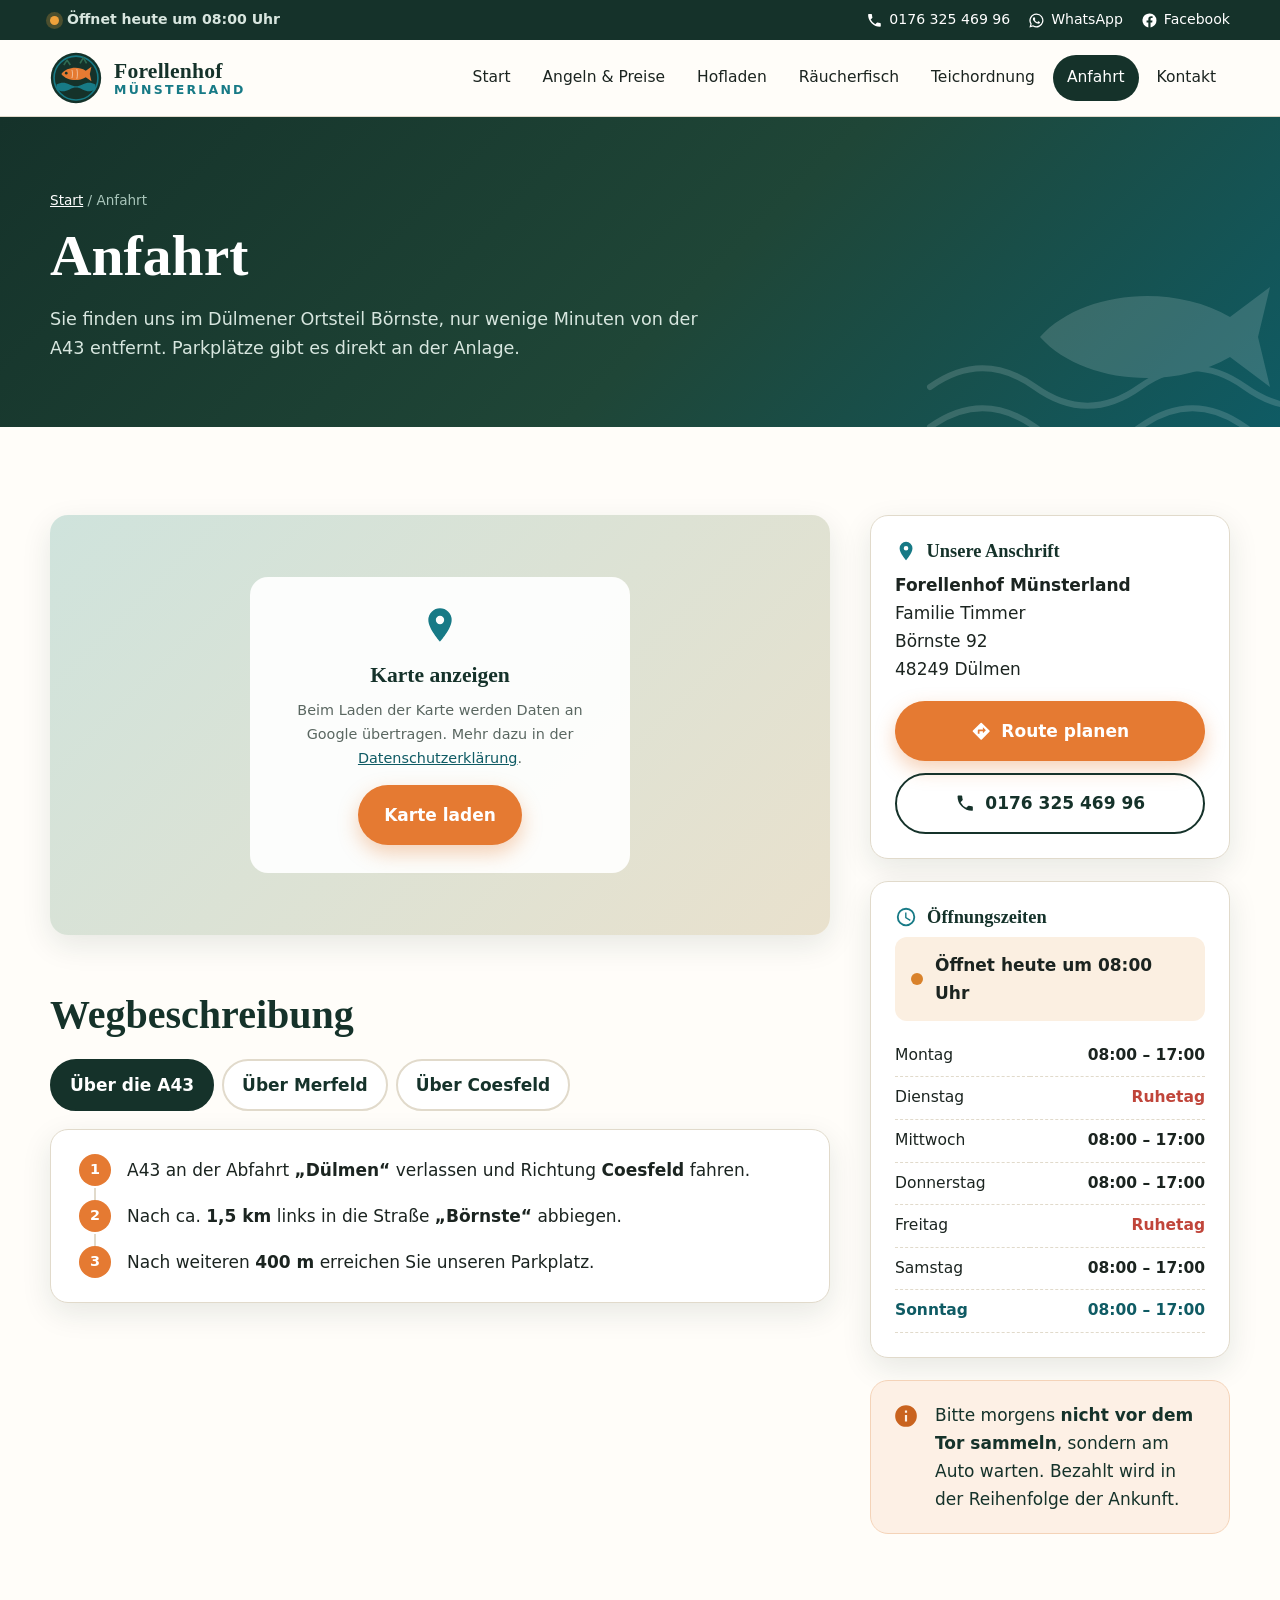
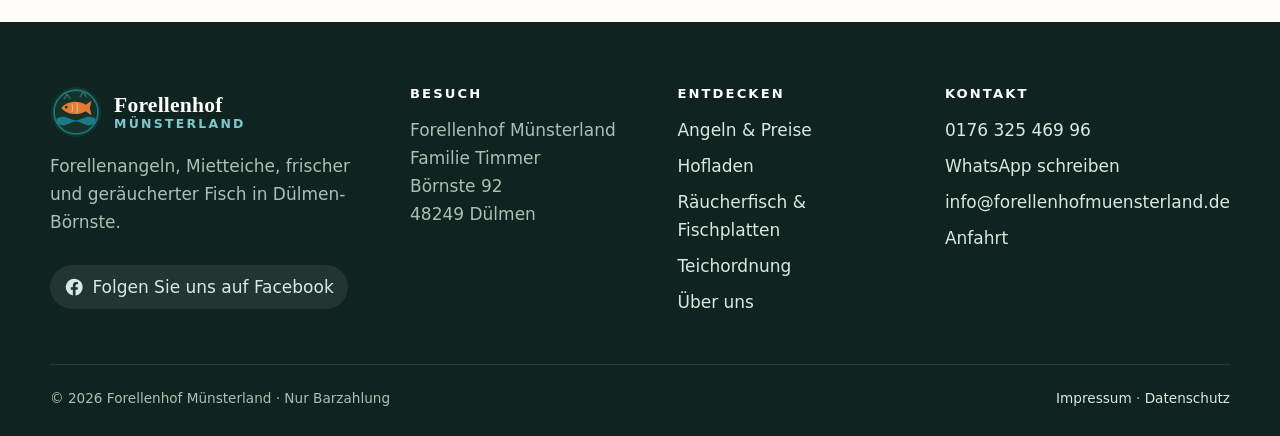
==== forellenhof-website/anfahrt.html @ 50071ef2 "Neue Website Forellenhof Münster Statische, responsive Website mit allen Inhalten der alten Joomla-S" ====
<!doctype html>
<html lang="de">
<head>
  <meta charset="utf-8">
  <meta name="viewport" content="width=device-width, initial-scale=1">
  <title>Anfahrt – Börnste 92, Dülmen | Forellenhof Münsterland</title>
  <meta name="description" content="So finden Sie den Forellenhof Münsterland in Dülmen-Börnste: Wegbeschreibung über die A43, Merfeld oder Coesfeld, Parkplatz direkt an der Anlage.">
  <meta name="theme-color" content="#15322a">
  <link rel="icon" href="assets/favicon.svg" type="image/svg+xml">
  <link rel="stylesheet" href="assets/style.css">
</head>
<body>
<!-- HEADER:START -->
<a class="skip" href="#inhalt">Zum Inhalt springen</a>

<div class="topbar"><div class="wrap">
  <span class="status-pill" data-status><span class="txt">Öffnungszeiten</span></span>
  <div class="tb-links">
    <a href="tel:+4917632546996"><svg class="icon" aria-hidden="true"><use href="assets/icons.svg#phone"/></svg>0176 325 469 96</a>
    <a href="https://wa.me/4917632546996" target="_blank" rel="noopener"><svg class="icon" aria-hidden="true"><use href="assets/icons.svg#whatsapp"/></svg>WhatsApp</a>
    <a href="https://de-de.facebook.com/forellenhofmuensterland/" target="_blank" rel="noopener"><svg class="icon" aria-hidden="true"><use href="assets/icons.svg#facebook"/></svg>Facebook</a>
  </div>
</div></div>

<header class="header"><div class="wrap">
  <a class="brand" href="index.html" aria-label="Forellenhof Münsterland – Startseite">
    <svg aria-hidden="true"><use href="assets/icons.svg#logo"/></svg>
    <span class="brand-text"><strong>Forellenhof</strong><span>Münsterland</span></span>
  </a>
  <button class="nav-toggle" aria-expanded="false" aria-controls="nav" aria-label="Menü öffnen"><svg class="icon" aria-hidden="true"><use href="assets/icons.svg#menu"/></svg></button>
  <nav class="nav" id="nav" aria-label="Hauptmenü"><ul>
    <li><a href="index.html">Start</a></li>
    <li><a href="preise.html">Angeln &amp; Preise</a></li>
    <li><a href="hofladen.html">Hofladen</a></li>
    <li><a href="raeucherfisch.html">Räucherfisch</a></li>
    <li><a href="teichordnung.html">Teichordnung</a></li>
    <li><a href="anfahrt.html">Anfahrt</a></li>
    <li><a href="kontakt.html">Kontakt</a></li>
  </ul></nav>
</div></header>
<!-- HEADER:END -->

<main id="inhalt">
  <section class="page-hero">
    <div class="wrap">
      <div class="breadcrumb"><a href="index.html">Start</a> / Anfahrt</div>
      <h1>Anfahrt</h1>
      <p>Sie finden uns im Dülmener Ortsteil Börnste, nur wenige Minuten von der A43 entfernt. Parkplätze gibt es direkt an der Anlage.</p>
    </div>
  </section>

  <section class="section">
    <div class="wrap layout-side">
      <div>
        <div class="map reveal" data-map="https://maps.google.com/maps?q=B%C3%B6rnste%2092%2C%2048249%20D%C3%BClmen&amp;z=14&amp;output=embed">
          <div class="map-consent">
            <svg class="icon" style="width:40px;height:40px;color:var(--teal);margin:0 auto 10px" aria-hidden="true"><use href="assets/icons.svg#pin"/></svg>
            <h3>Karte anzeigen</h3>
            <p>Beim Laden der Karte werden Daten an Google übertragen. Mehr dazu in der <a href="datenschutz.html">Datenschutzerklärung</a>.</p>
            <button class="btn btn-primary" type="button">Karte laden</button>
          </div>
        </div>

        <h2 style="margin-top:56px" class="reveal">Wegbeschreibung</h2>
        <div class="tabs" role="tablist" aria-label="Anfahrtswege">
          <button role="tab" aria-selected="true" aria-controls="weg-a43" id="tab-a43">Über die A43</button>
          <button role="tab" aria-selected="false" aria-controls="weg-merfeld" id="tab-merfeld">Über Merfeld</button>
          <button role="tab" aria-selected="false" aria-controls="weg-coesfeld" id="tab-coesfeld">Über Coesfeld</button>
        </div>
        <div class="tab-panel" role="tabpanel" id="weg-a43" aria-labelledby="tab-a43">
          <ol class="steps">
            <li>A43 an der Abfahrt <strong>„Dülmen“</strong> verlassen und Richtung <strong>Coesfeld</strong> fahren.</li>
            <li>Nach ca. <strong>1,5 km</strong> links in die Straße <strong>„Börnste“</strong> abbiegen.</li>
            <li>Nach weiteren <strong>400 m</strong> erreichen Sie unseren Parkplatz.</li>
          </ol>
        </div>
        <div class="tab-panel" role="tabpanel" id="weg-merfeld" aria-labelledby="tab-merfeld" hidden>
          <ol class="steps">
            <li>Merfeld über die <strong>„Rekener Straße“</strong> verlassen.</li>
            <li>Nach ca. <strong>1,3 km</strong> links abbiegen und <strong>700 m</strong> geradeaus über einen unbeschrankten Bahnübergang fahren.</li>
            <li>Danach links (ca. 170 m) und anschließend rechts halten (ca. 400 m).</li>
            <li>Noch einmal rechts abbiegen und ca. <strong>600 m</strong> geradeaus bis zu unserem Parkplatz.</li>
          </ol>
        </div>
        <div class="tab-panel" role="tabpanel" id="weg-coesfeld" aria-labelledby="tab-coesfeld" hidden>
          <ol class="steps">
            <li>Von Coesfeld auf der <strong>K474</strong> Richtung Dülmen fahren.</li>
            <li>Ca. 3 km vor Dülmen die <strong>Ampelkreuzung</strong> (links K44 Richtung Rorup, rechts L600 aus Merfeld) überqueren.</li>
            <li>Nach ca. <strong>1,3 km</strong> rechts in die Straße <strong>„Börnste“</strong> abbiegen. Das ist die zweite Möglichkeit, links steht ein rot gemauerter Trafoturm.</li>
            <li>Nach weiteren <strong>400 m</strong> erreichen Sie unseren Parkplatz.</li>
          </ol>
        </div>
      </div>

      <aside class="side">
        <div class="box">
          <h3><svg class="icon" aria-hidden="true"><use href="assets/icons.svg#pin"/></svg>Unsere Anschrift</h3>
          <address style="font-style:normal;margin-bottom:18px">
            <strong>Forellenhof Münsterland</strong><br>Familie Timmer<br>Börnste 92<br>48249 Dülmen
          </address>
          <div class="btn-row">
            <a class="btn btn-primary" style="width:100%" href="https://www.google.com/maps/dir/?api=1&amp;destination=B%C3%B6rnste+92%2C+48249+D%C3%BClmen" target="_blank" rel="noopener"><svg class="icon" aria-hidden="true"><use href="assets/icons.svg#route"/></svg>Route planen</a>
            <a class="btn btn-outline" style="width:100%" href="tel:+4917632546996"><svg class="icon" aria-hidden="true"><use href="assets/icons.svg#phone"/></svg>0176 325 469 96</a>
          </div>
        </div>
        <div class="box">
          <h3><svg class="icon" aria-hidden="true"><use href="assets/icons.svg#clock"/></svg>Öffnungszeiten</h3>
          <div class="status-big" data-status><span class="dot"></span><span class="txt">Öffnungszeiten</span></div>
          <table class="hours" data-hours></table>
        </div>
        <div class="notice warm">
          <svg class="icon" aria-hidden="true"><use href="assets/icons.svg#info"/></svg>
          <p>Bitte morgens <strong>nicht vor dem Tor sammeln</strong>, sondern am Auto warten. Bezahlt wird in der Reihenfolge der Ankunft.</p>
        </div>
      </aside>
    </div>
  </section>
</main>

<!-- FOOTER:START -->
<footer class="footer"><div class="wrap">
  <div class="grid">
    <div>
      <a class="brand" href="index.html"><svg aria-hidden="true"><use href="assets/icons.svg#logo"/></svg><span class="brand-text"><strong>Forellenhof</strong><span>Münsterland</span></span></a>
      <p>Forellenangeln, Mietteiche, frischer und geräucherter Fisch in Dülmen-Börnste.</p>
      <a class="social" href="https://de-de.facebook.com/forellenhofmuensterland/" target="_blank" rel="noopener"><svg class="icon" aria-hidden="true"><use href="assets/icons.svg#facebook"/></svg>Folgen Sie uns auf Facebook</a>
    </div>
    <div><h4>Besuch</h4><address>Forellenhof Münsterland<br>Familie Timmer<br>Börnste 92<br>48249 Dülmen</address></div>
    <div><h4>Entdecken</h4><ul>
      <li><a href="preise.html">Angeln &amp; Preise</a></li>
      <li><a href="hofladen.html">Hofladen</a></li>
      <li><a href="raeucherfisch.html">Räucherfisch &amp; Fischplatten</a></li>
      <li><a href="teichordnung.html">Teichordnung</a></li>
      <li><a href="ueber-uns.html">Über uns</a></li>
    </ul></div>
    <div><h4>Kontakt</h4><ul>
      <li><a href="tel:+4917632546996">0176 325 469 96</a></li>
      <li><a href="https://wa.me/4917632546996" target="_blank" rel="noopener">WhatsApp schreiben</a></li>
      <li><a href="mailto:info@forellenhofmuensterland.de">info@forellenhofmuensterland.de</a></li>
      <li><a href="anfahrt.html">Anfahrt</a></li>
    </ul></div>
  </div>
  <div class="footer-bottom"><span>© <span data-year>2026</span> Forellenhof Münsterland · Nur Barzahlung</span><span><a href="impressum.html">Impressum</a> · <a href="datenschutz.html">Datenschutz</a></span></div>
</div></footer>

<nav class="actionbar" aria-label="Schnellkontakt">
  <a href="tel:+4917632546996"><svg class="icon" aria-hidden="true"><use href="assets/icons.svg#phone"/></svg>Anrufen</a>
  <a class="wa" href="https://wa.me/4917632546996" target="_blank" rel="noopener"><svg class="icon" aria-hidden="true"><use href="assets/icons.svg#whatsapp"/></svg>WhatsApp</a>
  <a class="route" href="https://www.google.com/maps/dir/?api=1&amp;destination=B%C3%B6rnste+92%2C+48249+D%C3%BClmen" target="_blank" rel="noopener"><svg class="icon" aria-hidden="true"><use href="assets/icons.svg#route"/></svg>Route</a>
</nav>

<script src="assets/daten.js"></script>
<script src="assets/main.js"></script>
<!-- FOOTER:END -->
</body>
</html>
---- forellenhof-website/assets/style.css ----
/* ==========================================================================
   Forellenhof Münsterland – Stylesheet
   ========================================================================== */

:root {
  --forest: #15322a;
  --forest-2: #1f4637;
  --teal: #177a86;
  --teal-dark: #0f5b64;
  --teal-light: #e2f1f2;
  --sand: #f6f1e7;
  --sand-2: #ece4d3;
  --paper: #fffdf9;
  --ink: #1b2420;
  --muted: #5a6761;
  --line: #e1dacb;
  --accent: #e57a32;
  --accent-dark: #c9631f;
  --whatsapp: #1fae55;
  --ok: #2f9e5b;
  --warn: #d9822b;
  --closed: #c0453a;

  --radius: 18px;
  --radius-sm: 10px;
  --shadow: 0 10px 30px rgba(21, 50, 42, .10);
  --shadow-lg: 0 24px 60px rgba(21, 50, 42, .18);
  --wrap: 1180px;

  --font-body: system-ui, -apple-system, "Segoe UI", Roboto, "Helvetica Neue", Arial, sans-serif;
  --font-head: "Iowan Old Style", "Palatino Linotype", Palatino, Georgia, "Times New Roman", serif;
}

*, *::before, *::after { box-sizing: border-box; }
html { scroll-behavior: smooth; -webkit-text-size-adjust: 100%; }
body {
  margin: 0;
  font-family: var(--font-body);
  font-size: 17px;
  line-height: 1.65;
  color: var(--ink);
  background: var(--paper);
}
img { max-width: 100%; display: block; }
a { color: var(--teal-dark); }
a:hover { color: var(--teal); }
h1, h2, h3, h4 { font-family: var(--font-head); line-height: 1.2; color: var(--forest); margin: 0 0 .5em; }
h1 { font-size: clamp(2.1rem, 5vw, 3.6rem); }
h2 { font-size: clamp(1.7rem, 3.4vw, 2.5rem); }
h3 { font-size: 1.35rem; }
p { margin: 0 0 1em; }
.wrap { width: min(var(--wrap), 100% - 32px); margin-inline: auto; }
.sr-only { position: absolute; width: 1px; height: 1px; overflow: hidden; clip: rect(0 0 0 0); white-space: nowrap; }
.skip { position: absolute; left: -999px; top: 8px; background: var(--forest); color: #fff; padding: 8px 14px; border-radius: 8px; z-index: 100; }
.skip:focus { left: 8px; }
:focus-visible { outline: 3px solid var(--accent); outline-offset: 2px; }

.icon { width: 1.2em; height: 1.2em; fill: currentColor; flex: none; }

/* ---------- Topbar ---------- */
.topbar { background: var(--forest); color: #d8e6df; font-size: .88rem; }
.topbar .wrap { display: flex; gap: 20px; align-items: center; justify-content: space-between; min-height: 40px; flex-wrap: wrap; }
.topbar a { color: #fff; text-decoration: none; display: inline-flex; gap: 6px; align-items: center; }
.topbar a:hover { color: #ffd2b0; }
.topbar .tb-links { display: flex; gap: 18px; }
.status-pill {
  display: inline-flex; align-items: center; gap: 8px;
  font-weight: 600;
}
.status-pill::before {
  content: ""; width: 9px; height: 9px; border-radius: 50%;
  background: var(--status-color, #999);
  box-shadow: 0 0 0 4px color-mix(in srgb, var(--status-color, #999) 25%, transparent);
}
.status-pill[data-state="open"] { --status-color: #46c27a; }
.status-pill[data-state="soon"] { --status-color: #f0a23b; }
.status-pill[data-state="closed"] { --status-color: #e5675c; }

/* ---------- Header ---------- */
.header {
  position: sticky; top: 0; z-index: 50;
  background: rgba(255, 253, 249, .92);
  backdrop-filter: saturate(1.4) blur(10px);
  border-bottom: 1px solid var(--line);
}
.header .wrap { display: flex; align-items: center; justify-content: space-between; min-height: 76px; gap: 20px; }
.brand { display: flex; align-items: center; gap: 12px; text-decoration: none; color: var(--forest); }
.brand svg { width: 52px; height: 52px; }
.brand-text { display: flex; flex-direction: column; line-height: 1.05; }
.brand-text strong { font-family: var(--font-head); font-size: 1.35rem; letter-spacing: .01em; }
.brand-text span { font-size: .78rem; text-transform: uppercase; letter-spacing: .18em; color: var(--teal); font-weight: 600; }

.nav ul { list-style: none; margin: 0; padding: 0; display: flex; gap: 4px; }
.nav a {
  display: block; padding: 10px 14px; border-radius: 999px;
  text-decoration: none; color: var(--ink); font-weight: 500; font-size: .97rem;
}
.nav a:hover { background: var(--teal-light); color: var(--teal-dark); }
.nav a[aria-current="page"] { background: var(--forest); color: #fff; }
.nav-toggle {
  display: none; background: none; border: 0; padding: 10px; cursor: pointer; color: var(--forest);
}
.nav-toggle .icon { width: 28px; height: 28px; }

@media (max-width: 1100px) {
  .nav-toggle { display: inline-flex; }
  .nav {
    position: fixed; inset: 76px 0 auto 0; background: var(--paper);
    border-bottom: 1px solid var(--line); box-shadow: var(--shadow-lg);
    max-height: 0; overflow: hidden; transition: max-height .3s ease;
  }
  .nav.open { max-height: 80vh; overflow-y: auto; }
  .nav ul { flex-direction: column; padding: 12px 16px 20px; gap: 2px; }
  .nav a { border-radius: 12px; padding: 14px 16px; font-size: 1.05rem; }
}

/* ---------- Buttons ---------- */
.btn {
  display: inline-flex; align-items: center; justify-content: center; gap: 10px;
  padding: 14px 24px; border-radius: 999px; border: 2px solid transparent;
  font: inherit; font-weight: 600; text-decoration: none; cursor: pointer;
  transition: transform .15s ease, background .15s ease, box-shadow .15s ease;
}
.btn:hover { transform: translateY(-2px); }
.btn-primary { background: var(--accent); color: #fff; box-shadow: 0 8px 20px rgba(229, 122, 50, .35); }
.btn-primary:hover { background: var(--accent-dark); color: #fff; }
.btn-whatsapp { background: var(--whatsapp); color: #fff; }
.btn-whatsapp:hover { background: #17924a; color: #fff; }
.btn-ghost { border-color: rgba(255,255,255,.7); color: #fff; }
.btn-ghost:hover { background: rgba(255,255,255,.15); color: #fff; }
.btn-outline { border-color: var(--forest); color: var(--forest); background: transparent; }
.btn-outline:hover { background: var(--forest); color: #fff; }
.btn-row { display: flex; flex-wrap: wrap; gap: 12px; }

/* ---------- Hero ---------- */
.hero {
  position: relative; color: #fff; overflow: hidden;
  min-height: min(82vh, 720px); display: flex; align-items: flex-end;
  background: var(--forest);
}
.hero-bg { position: absolute; inset: 0; }
.hero-bg img { width: 100%; height: 100%; object-fit: cover; }
.hero-bg::after {
  content: ""; position: absolute; inset: 0;
  background:
    linear-gradient(180deg, rgba(10, 28, 23, .15) 0%, rgba(10, 28, 23, .35) 45%, rgba(10, 28, 23, .88) 100%);
}
.hero .wrap { position: relative; padding: 120px 0 72px; }
.eyebrow {
  display: inline-block; font-size: .82rem; letter-spacing: .2em; text-transform: uppercase;
  font-weight: 700; color: #ffd2b0; margin-bottom: 14px;
}
.hero h1 { color: #fff; max-width: 15ch; text-shadow: 0 2px 30px rgba(0,0,0,.35); }
.hero p.lead { font-size: clamp(1.05rem, 2vw, 1.3rem); max-width: 52ch; color: #e8efe9; }
.hero .btn-row { margin-top: 28px; }

.page-hero {
  background: linear-gradient(135deg, var(--forest) 0%, var(--forest-2) 55%, var(--teal-dark) 100%);
  color: #fff; padding: 72px 0 64px; position: relative; overflow: hidden;
}
.page-hero::after {
  content: ""; position: absolute; right: -60px; bottom: -40px; width: 420px; height: 200px;
  background: url("wave.svg") no-repeat center / contain; opacity: .15;
}
.page-hero h1 { color: #fff; margin-bottom: .25em; }
.page-hero p { color: #d7e6df; max-width: 60ch; font-size: 1.1rem; margin: 0; }
.breadcrumb { font-size: .85rem; color: #a9c6bb; margin-bottom: 10px; }
.breadcrumb a { color: #fff; }

/* ---------- Quick info bar ---------- */
.quickbar { margin-top: -44px; position: relative; z-index: 2; }
.quickbar .grid {
  display: grid; grid-template-columns: repeat(3, 1fr); gap: 0;
  background: #fff; border-radius: var(--radius); box-shadow: var(--shadow-lg); overflow: hidden;
}
.quick { padding: 24px 26px; display: flex; gap: 16px; align-items: flex-start; border-right: 1px solid var(--line); }
.quick:last-child { border-right: 0; }
.quick .icon { width: 34px; height: 34px; color: var(--teal); margin-top: 2px; }
.quick h3 { font-family: var(--font-body); font-size: .8rem; text-transform: uppercase; letter-spacing: .14em; color: var(--muted); margin: 0 0 4px; }
.quick p { margin: 0; font-weight: 600; color: var(--forest); }
.quick small { display: block; color: var(--muted); font-weight: 400; }
@media (max-width: 820px) {
  .quickbar .grid { grid-template-columns: 1fr; }
  .quick { border-right: 0; border-bottom: 1px solid var(--line); }
}

/* ---------- Sections ---------- */
.section { padding: 88px 0; }
.section-sand { background: var(--sand); }
.section-forest { background: var(--forest); color: #dfeae4; }
.section-forest h2, .section-forest h3 { color: #fff; }
.section-head { max-width: 700px; margin-bottom: 44px; }
.section-head.center { text-align: center; margin-inline: auto; }
.section-head p { color: var(--muted); font-size: 1.1rem; }
.section-forest .section-head p { color: #b9cfc6; }
.kicker { display: block; font-size: .8rem; font-weight: 700; letter-spacing: .2em; text-transform: uppercase; color: var(--teal); margin-bottom: 10px; }
.section-forest .kicker { color: #ffb987; }

.grid-2 { display: grid; grid-template-columns: 1fr 1fr; gap: 48px; align-items: center; }
.grid-3 { display: grid; grid-template-columns: repeat(3, 1fr); gap: 24px; }
.grid-4 { display: grid; grid-template-columns: repeat(4, 1fr); gap: 20px; }
.layout-side { display: grid; grid-template-columns: minmax(0, 1fr) 360px; gap: 40px; align-items: start; }
@media (max-width: 980px) {
  .grid-3, .grid-4 { grid-template-columns: 1fr 1fr; }
  .layout-side { grid-template-columns: 1fr; }
}
@media (max-width: 760px) {
  .grid-2, .grid-3, .grid-4 { grid-template-columns: 1fr; gap: 24px; }
  .section { padding: 64px 0; }
}

/* ---------- Cards ---------- */
.card {
  background: #fff; border: 1px solid var(--line); border-radius: var(--radius);
  padding: 28px; box-shadow: var(--shadow);
}
.card h3 { margin-bottom: .4em; }
.feature { text-decoration: none; color: inherit; display: flex; flex-direction: column; overflow: hidden; padding: 0; transition: transform .2s ease, box-shadow .2s ease; }
.feature:hover { transform: translateY(-6px); box-shadow: var(--shadow-lg); color: inherit; }
.feature-img { aspect-ratio: 4 / 3; overflow: hidden; background: var(--sand-2); }
.feature-img img { width: 100%; height: 100%; object-fit: cover; transition: transform .5s ease; }
.feature:hover .feature-img img { transform: scale(1.06); }
.feature-body { padding: 22px 24px 26px; display: flex; flex-direction: column; flex: 1; }
.feature-body p { color: var(--muted); flex: 1; }
.more { font-weight: 700; color: var(--teal-dark); display: inline-flex; align-items: center; gap: 6px; }
.more::after { content: "→"; transition: transform .2s; }
.feature:hover .more::after { transform: translateX(4px); }

.photo { border-radius: var(--radius); overflow: hidden; box-shadow: var(--shadow-lg); }
.photo img { width: 100%; height: 100%; object-fit: cover; }

/* ---------- News ---------- */
.news-list { display: grid; gap: 18px; }
.news {
  background: #fff; border-radius: var(--radius); padding: 24px 26px;
  border: 1px solid var(--line); border-left: 6px solid var(--teal);
}
.news.wichtig { border-left-color: var(--accent); }
.news time { font-size: .82rem; font-weight: 700; color: var(--teal); text-transform: uppercase; letter-spacing: .1em; }
.news.wichtig time { color: var(--accent-dark); }
.news h3 { margin: 6px 0 8px; font-size: 1.25rem; }
.news p:last-child, .news ul:last-child { margin-bottom: 0; }
.news ul { padding-left: 1.2em; margin: 0 0 1em; }

/* ---------- Side boxes ---------- */
.side { display: grid; gap: 22px; position: sticky; top: 100px; }
.box { background: #fff; border: 1px solid var(--line); border-radius: var(--radius); padding: 24px; box-shadow: var(--shadow); }
.box h3 { font-size: 1.15rem; display: flex; align-items: center; gap: 10px; }
.box h3 .icon { color: var(--teal); }
.hours { width: 100%; border-collapse: collapse; font-size: .97rem; }
.hours td { padding: 8px 0; border-bottom: 1px dashed var(--line); }
.hours td:last-child { text-align: right; font-weight: 600; }
.hours tr.today td { color: var(--teal-dark); font-weight: 700; }
.hours tr.closed td:last-child { color: var(--closed); }
.status-big {
  display: flex; align-items: center; gap: 12px; padding: 14px 16px; border-radius: 12px;
  background: var(--sand); margin-bottom: 14px; font-weight: 600;
}
.status-big .dot { width: 12px; height: 12px; border-radius: 50%; background: var(--status-color, #999); flex: none; }
.status-big[data-state="open"] { --status-color: var(--ok); background: #e6f4eb; }
.status-big[data-state="soon"] { --status-color: var(--warn); background: #fbefe1; }
.status-big[data-state="closed"] { --status-color: var(--closed); background: #f9e6e4; }
.season-note { font-size: .85rem; color: var(--muted); margin: 10px 0 0; }

/* Weather */
.weather-now { display: flex; align-items: center; gap: 14px; }
.weather-now .w-icon { font-size: 2.6rem; line-height: 1; }
.weather-now .w-temp { font-size: 2rem; font-weight: 700; color: var(--forest); }
.weather-now .w-desc { color: var(--muted); font-size: .95rem; }
.weather-days { display: grid; grid-template-columns: repeat(3, 1fr); gap: 8px; margin-top: 16px; }
.weather-days div { background: var(--sand); border-radius: 10px; padding: 10px 6px; text-align: center; font-size: .85rem; }
.weather-days strong { display: block; font-size: .78rem; text-transform: uppercase; color: var(--muted); letter-spacing: .08em; }
.weather-days span { font-size: 1.5rem; display: block; }
.box small.src { display: block; margin-top: 12px; color: var(--muted); font-size: .75rem; }

/* ---------- Calendar ---------- */
.cal-head { display: flex; align-items: center; justify-content: space-between; margin-bottom: 12px; }
.cal-head strong { font-family: var(--font-head); font-size: 1.15rem; color: var(--forest); }
.cal-head button {
  border: 1px solid var(--line); background: #fff; width: 36px; height: 36px; border-radius: 50%;
  cursor: pointer; font-size: 1.1rem; color: var(--forest);
}
.cal-head button:hover:not(:disabled) { background: var(--teal-light); }
.cal-head button:disabled { opacity: .35; cursor: default; }
.cal-grid { display: grid; grid-template-columns: repeat(7, 1fr); gap: 4px; text-align: center; font-size: .9rem; }
.cal-grid .dow { font-size: .72rem; font-weight: 700; color: var(--muted); text-transform: uppercase; padding-bottom: 4px; }
.cal-grid .day { height: 40px; display: grid; place-items: center; border-radius: 8px; background: var(--sand); }
.cal-grid .day.past { opacity: .4; }
.cal-grid .day.rest { background: #f1ece2; color: #a59e90; }
.cal-grid .day.booked { background: var(--accent); color: #fff; font-weight: 700; }
.cal-grid .day.today { outline: 2px solid var(--forest); }
.cal-legend { display: flex; flex-wrap: wrap; gap: 14px; font-size: .82rem; color: var(--muted); margin-top: 12px; }
.cal-legend i { display: inline-block; width: 12px; height: 12px; border-radius: 3px; vertical-align: -1px; margin-right: 6px; }

/* ---------- Price cards ---------- */
.pond {
  display: grid; grid-template-columns: 360px 1fr; background: #fff; border: 1px solid var(--line);
  border-radius: var(--radius); overflow: hidden; box-shadow: var(--shadow);
}
.pond + .pond { margin-top: 28px; }
.pond-img { position: relative; min-height: 260px; background: var(--sand-2); }
.pond-img img { position: absolute; inset: 0; width: 100%; height: 100%; object-fit: cover; }
.pond-badge {
  position: absolute; top: 16px; left: 16px; background: var(--forest); color: #fff;
  padding: 6px 14px; border-radius: 999px; font-weight: 700; font-size: .85rem;
}
.pond-badge.new { background: var(--accent); }
.pond-body { padding: 30px 32px; }
.pond-body .tag { display: inline-block; font-size: .78rem; font-weight: 700; text-transform: uppercase; letter-spacing: .12em; color: var(--teal); margin-bottom: 4px; }
.prices { display: grid; grid-template-columns: repeat(auto-fit, minmax(170px, 1fr)); gap: 12px; margin: 18px 0; }
.price {
  background: var(--sand); border-radius: 14px; padding: 16px 18px;
}
.price .label { font-size: .85rem; color: var(--muted); display: block; }
.price .amount { font-size: 1.7rem; font-weight: 800; color: var(--forest); line-height: 1.2; }
.price .amount small { font-size: .85rem; font-weight: 500; color: var(--muted); white-space: nowrap; }
.price .amount { white-space: nowrap; display: block; }
.price .note { display: block; }
.price .note { font-size: .85rem; color: var(--muted); }
.price.highlight { background: var(--forest); }
.price.highlight .label, .price.highlight .note, .price.highlight .amount small { color: #b9cfc6; }
.price.highlight .amount { color: #fff; }
.checks { list-style: none; padding: 0; margin: 0; display: grid; gap: 6px; }
.checks li { padding-left: 28px; position: relative; }
.checks li::before { content: "✓"; position: absolute; left: 0; top: 0; color: var(--ok); font-weight: 800; }
@media (max-width: 860px) {
  .pond { grid-template-columns: 1fr; }
  .pond-img { min-height: 220px; }
  .pond-body { padding: 24px; }
}

.notice {
  display: flex; gap: 16px; align-items: flex-start; padding: 20px 22px; border-radius: var(--radius);
  background: var(--teal-light); color: var(--forest); border: 1px solid #c4e2e5;
}
.notice .icon { width: 26px; height: 26px; color: var(--teal); margin-top: 2px; }
.notice.warm { background: #fdf0e5; border-color: #f4d3b8; }
.notice.warm .icon { color: var(--accent-dark); }
.notice p:last-child { margin: 0; }

/* ---------- Tables ---------- */
.ptable { width: 100%; border-collapse: collapse; background: #fff; border-radius: var(--radius); overflow: hidden; box-shadow: var(--shadow); border: 1px solid var(--line); }
.ptable caption { text-align: left; font-family: var(--font-head); font-size: 1.35rem; color: var(--forest); padding: 0 0 12px; }
.ptable th, .ptable td { padding: 14px 20px; text-align: left; border-bottom: 1px solid var(--line); }
.ptable thead th { background: var(--forest); color: #fff; font-size: .82rem; text-transform: uppercase; letter-spacing: .1em; }
.ptable td:last-child, .ptable th:last-child { text-align: right; white-space: nowrap; }
.ptable tbody tr:last-child td { border-bottom: 0; }
.ptable tbody tr:hover td { background: #fbf8f1; }
.ptable .na { color: var(--muted); font-style: italic; font-weight: 400; }
.ptable td strong { color: var(--forest); }

/* ---------- Rules ---------- */
.rules { display: grid; grid-template-columns: repeat(2, 1fr); gap: 16px; counter-reset: rule; }
.rule { background: #fff; border: 1px solid var(--line); border-radius: 14px; padding: 18px 20px 18px 64px; position: relative; }
.rule::before {
  counter-increment: rule; content: counter(rule);
  position: absolute; left: 18px; top: 16px; width: 32px; height: 32px; border-radius: 50%;
  background: var(--teal-light); color: var(--teal-dark); display: grid; place-items: center; font-weight: 800;
}
.rule.no::before { background: #f9e6e4; color: var(--closed); }
.rule strong { display: block; color: var(--forest); }
@media (max-width: 760px) { .rules { grid-template-columns: 1fr; } }

.do-dont { display: grid; grid-template-columns: 1fr 1fr; gap: 24px; }
.do-dont .card { border-top: 6px solid var(--ok); }
.do-dont .card.dont { border-top-color: var(--closed); }
.do-dont ul { margin: 0; padding-left: 1.1em; }
.do-dont li { margin-bottom: 6px; }
@media (max-width: 760px) { .do-dont { grid-template-columns: 1fr; } }

/* ---------- Route / Map ---------- */
.tabs { display: flex; flex-wrap: wrap; gap: 8px; margin-bottom: 18px; }
.tabs button {
  font: inherit; font-weight: 600; border: 2px solid var(--line); background: #fff; color: var(--forest);
  padding: 10px 18px; border-radius: 999px; cursor: pointer;
}
.tabs button[aria-selected="true"] { background: var(--forest); color: #fff; border-color: var(--forest); }
.tab-panel { background: #fff; border: 1px solid var(--line); border-radius: var(--radius); padding: 26px 28px; box-shadow: var(--shadow); }
.tab-panel[hidden] { display: none; }
.steps { margin: 0; padding: 0; list-style: none; counter-reset: step; }
.steps li { position: relative; padding: 0 0 18px 48px; }
.steps li::before {
  counter-increment: step; content: counter(step); position: absolute; left: 0; top: -2px;
  width: 32px; height: 32px; border-radius: 50%; background: var(--accent); color: #fff;
  display: grid; place-items: center; font-weight: 800; font-size: .9rem;
}
.steps li:not(:last-child)::after { content: ""; position: absolute; left: 15px; top: 32px; bottom: 2px; width: 2px; background: var(--line); }
.steps li:last-child { padding-bottom: 0; }

.map {
  position: relative; border-radius: var(--radius); overflow: hidden; min-height: 420px;
  background: linear-gradient(135deg, #cfe3dc, #e9e1cd); box-shadow: var(--shadow);
  display: grid; place-items: center; text-align: center;
}
.map iframe { position: absolute; inset: 0; width: 100%; height: 100%; border: 0; }
.map-consent { max-width: 380px; padding: 28px; background: rgba(255,255,255,.92); border-radius: var(--radius); margin: 20px; }
.map-consent p { font-size: .9rem; color: var(--muted); }

/* ---------- Contact ---------- */
.contact-cards { display: grid; gap: 14px; }
.ccard {
  display: flex; gap: 16px; align-items: center; padding: 18px 20px; border-radius: 16px;
  background: #fff; border: 1px solid var(--line); text-decoration: none; color: inherit;
  transition: transform .15s, box-shadow .15s;
}
a.ccard:hover { transform: translateY(-3px); box-shadow: var(--shadow); color: inherit; }
.ccard .ic { width: 50px; height: 50px; border-radius: 14px; display: grid; place-items: center; background: var(--teal-light); color: var(--teal-dark); flex: none; }
.ccard .ic.wa { background: #dcf5e5; color: var(--whatsapp); }
.ccard .ic .icon { width: 26px; height: 26px; }
.ccard small { display: block; color: var(--muted); font-size: .82rem; }
.ccard strong { color: var(--forest); font-size: 1.05rem; }

.form { display: grid; gap: 16px; }
.form .row { display: grid; grid-template-columns: 1fr 1fr; gap: 16px; }
.form label { display: grid; gap: 6px; font-weight: 600; font-size: .92rem; color: var(--forest); }
.form input, .form select, .form textarea {
  font: inherit; padding: 13px 14px; border: 1.5px solid var(--line); border-radius: 12px; background: #fff; color: var(--ink);
}
.form input:focus, .form select:focus, .form textarea:focus { border-color: var(--teal); outline: none; box-shadow: 0 0 0 4px var(--teal-light); }
.form textarea { min-height: 140px; resize: vertical; }
.form .hint { font-size: .82rem; color: var(--muted); font-weight: 400; }
@media (max-width: 600px) { .form .row { grid-template-columns: 1fr; } }

.person { display: flex; gap: 20px; align-items: center; }
.person img { width: 110px; height: 110px; border-radius: 50%; object-fit: cover; border: 4px solid #fff; box-shadow: var(--shadow); }

/* ---------- Fish showcase ---------- */
.fish-list { display: flex; flex-wrap: wrap; gap: 10px; }
.fish-list span { background: #fff; border: 1px solid var(--line); padding: 8px 16px; border-radius: 999px; font-weight: 600; color: var(--forest); }
.section-forest .fish-list span { background: rgba(255,255,255,.08); border-color: rgba(255,255,255,.18); color: #fff; }

.stats { display: grid; grid-template-columns: repeat(4, 1fr); gap: 20px; }
.stat { text-align: center; padding: 10px; }
.stat strong { display: block; font-family: var(--font-head); font-size: 2.6rem; color: #fff; line-height: 1.1; }
.stat span { color: #b9cfc6; font-size: .95rem; }
@media (max-width: 760px) { .stats { grid-template-columns: 1fr 1fr; } }

/* ---------- CTA band ---------- */
.cta-band {
  background: linear-gradient(120deg, var(--teal-dark), var(--teal));
  color: #fff; border-radius: 28px; padding: 48px; display: flex; gap: 30px; align-items: center; justify-content: space-between; flex-wrap: wrap;
  box-shadow: var(--shadow-lg);
}
.cta-band h2 { color: #fff; margin-bottom: .2em; }
.cta-band p { margin: 0; color: #dff0f1; max-width: 56ch; }
@media (max-width: 600px) { .cta-band { padding: 32px 24px; } }

/* ---------- Prose (legal pages) ---------- */
.prose { max-width: 780px; }
.prose h2 { font-size: 1.6rem; margin-top: 1.8em; }
.prose h3 { font-size: 1.2rem; margin-top: 1.4em; }
.prose ul { padding-left: 1.2em; }

/* ---------- Footer ---------- */
.footer { background: #0f241e; color: #aac0b7; padding: 64px 0 0; margin-top: 0; }
.footer .grid { display: grid; grid-template-columns: 1.4fr 1fr 1fr 1fr; gap: 36px; }
.footer h4 { font-family: var(--font-body); color: #fff; font-size: .82rem; text-transform: uppercase; letter-spacing: .16em; margin-bottom: 14px; }
.footer a { color: #dbe8e2; text-decoration: none; }
.footer a:hover { color: #ffb987; }
.footer ul { list-style: none; margin: 0; padding: 0; display: grid; gap: 8px; }
.footer .brand { color: #fff; margin-bottom: 14px; }
.footer .brand-text span { color: #7fc7cf; }
.footer address { font-style: normal; }
.social { display: inline-flex; align-items: center; gap: 8px; margin-top: 12px; padding: 8px 14px; border-radius: 999px; background: rgba(255,255,255,.08); }
.footer-bottom { border-top: 1px solid rgba(255,255,255,.1); margin-top: 48px; padding: 22px 0 26px; font-size: .85rem; display: flex; justify-content: space-between; gap: 16px; flex-wrap: wrap; }
@media (max-width: 900px) { .footer .grid { grid-template-columns: 1fr 1fr; } }
@media (max-width: 560px) { .footer .grid { grid-template-columns: 1fr; } }

/* ---------- Mobile action bar ---------- */
.actionbar { display: none; }
@media (max-width: 760px) {
  body { padding-bottom: 72px; }
  .actionbar {
    display: grid; grid-template-columns: repeat(3, 1fr); position: fixed; left: 0; right: 0; bottom: 0; z-index: 60;
    background: #fff; border-top: 1px solid var(--line); box-shadow: 0 -8px 24px rgba(0,0,0,.08);
    padding: 8px 8px calc(8px + env(safe-area-inset-bottom));
  }
  .actionbar a {
    display: flex; flex-direction: column; align-items: center; gap: 2px; text-decoration: none;
    font-size: .75rem; font-weight: 700; color: var(--forest); padding: 6px; border-radius: 12px;
  }
  .actionbar a .icon { width: 24px; height: 24px; }
  .actionbar a.wa { color: var(--whatsapp); }
  .actionbar a.route { color: var(--accent-dark); }
  .topbar .tb-links { display: none; }
}

/* ---------- Reveal animation ---------- */
@media (prefers-reduced-motion: no-preference) {
  .reveal { opacity: 0; transform: translateY(24px); transition: opacity .7s ease, transform .7s ease; }
  .reveal.visible { opacity: 1; transform: none; }
}
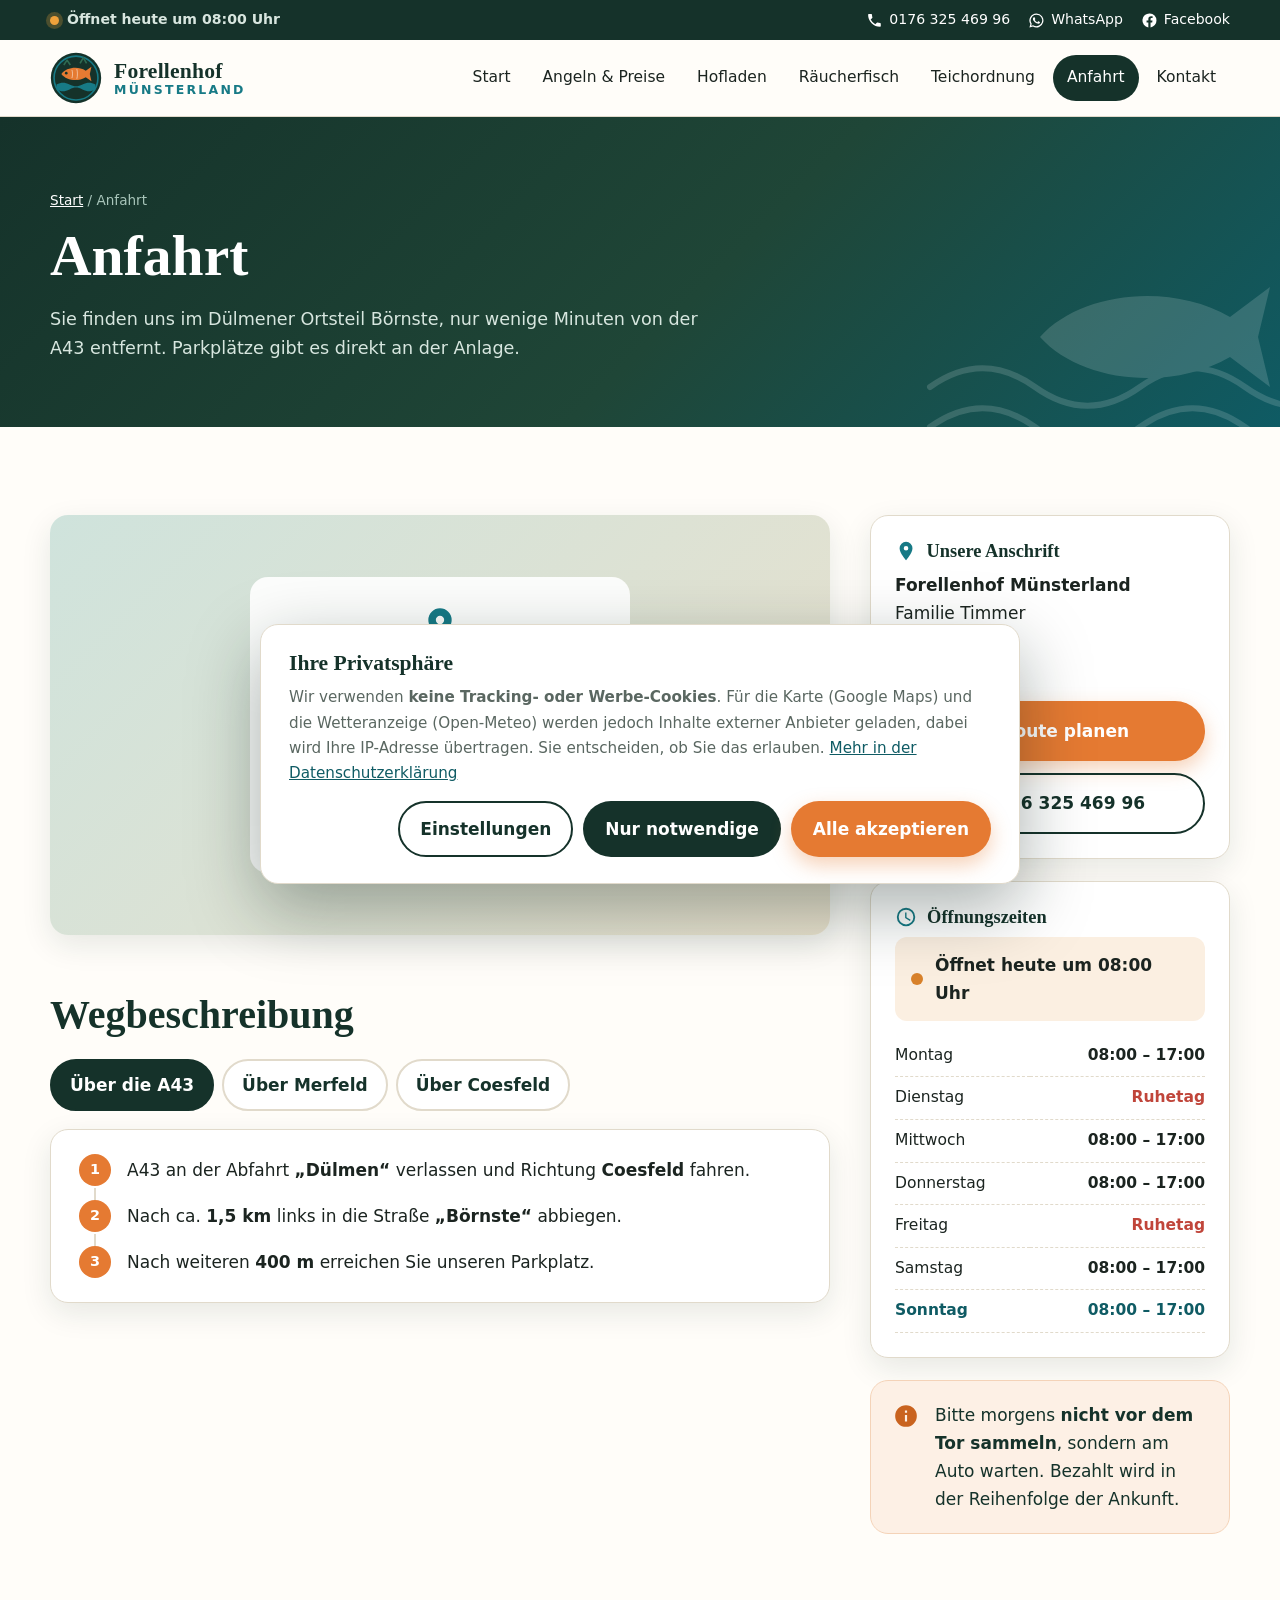
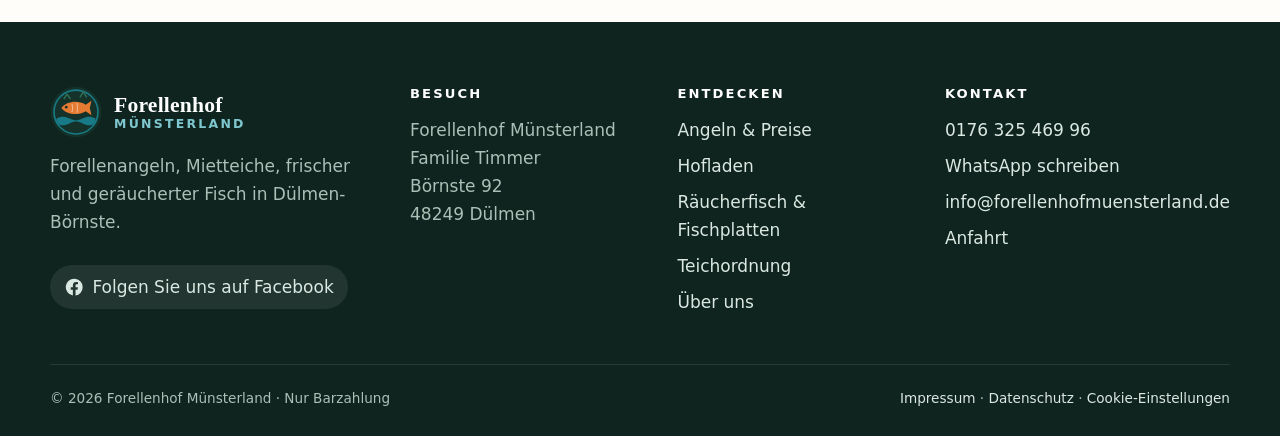
==== commit 4f497b44: "Cookie-/Einwilligungs-Banner ergänzen Beim ersten Besuch fragt ein Banner, ob externe Inhalte (Googl" ====
--- a/forellenhof-website/anfahrt.html
+++ b/forellenhof-website/anfahrt.html
@@ -140,7 +140,7 @@
       <li><a href="anfahrt.html">Anfahrt</a></li>
     </ul></div>
   </div>
-  <div class="footer-bottom"><span>© <span data-year>2026</span> Forellenhof Münsterland · Nur Barzahlung</span><span><a href="impressum.html">Impressum</a> · <a href="datenschutz.html">Datenschutz</a></span></div>
+  <div class="footer-bottom"><span>© <span data-year>2026</span> Forellenhof Münsterland · Nur Barzahlung</span><span><a href="impressum.html">Impressum</a> · <a href="datenschutz.html">Datenschutz</a> · <button type="button" class="linkbtn" data-consent-open>Cookie-Einstellungen</button></span></div>
 </div></footer>
 
 <nav class="actionbar" aria-label="Schnellkontakt">
--- a/forellenhof-website/assets/style.css
+++ b/forellenhof-website/assets/style.css
@@ -490,3 +490,37 @@
   .reveal { opacity: 0; transform: translateY(24px); transition: opacity .7s ease, transform .7s ease; }
   .reveal.visible { opacity: 1; transform: none; }
 }
+
+/* ---------- Einwilligungs-Banner ---------- */
+.btn-dark { background: var(--forest); color: #fff; }
+.btn-dark:hover { background: var(--forest-2); color: #fff; }
+.linkbtn { background: none; border: 0; padding: 0; font: inherit; font-weight: 700; color: var(--teal-dark); text-decoration: underline; cursor: pointer; }
+.footer .linkbtn { color: #dbe8e2; font-weight: 400; text-decoration: none; }
+.footer .linkbtn:hover { color: #ffb987; }
+.consent {
+  position: fixed; left: 16px; right: 16px; bottom: 16px; z-index: 90;
+  display: flex; justify-content: center; pointer-events: none;
+}
+.consent[hidden] { display: none; }
+.consent-inner {
+  pointer-events: auto; width: min(760px, 100%); max-height: calc(100vh - 32px); overflow-y: auto;
+  background: #fff; border: 1px solid var(--line); border-radius: var(--radius);
+  box-shadow: 0 24px 70px rgba(10, 28, 23, .35); padding: 26px 28px;
+}
+.consent h2 { font-size: 1.35rem; margin-bottom: .4em; }
+.consent p { font-size: .95rem; color: var(--muted); }
+.consent-options { display: grid; gap: 10px; margin: 0 0 18px; }
+.consent-options[hidden] { display: none; }
+.consent-options label {
+  display: flex; gap: 12px; align-items: flex-start; padding: 12px 14px; border-radius: 12px; background: var(--sand); cursor: pointer; font-size: .9rem; color: var(--muted);
+}
+.consent-options input { width: 20px; height: 20px; margin-top: 2px; accent-color: var(--teal); flex: none; }
+.consent-options strong { display: block; color: var(--forest); font-size: .98rem; }
+.consent-actions { display: flex; flex-wrap: wrap; gap: 10px; justify-content: flex-end; }
+.consent-actions .btn { padding: 12px 20px; }
+.consent-actions .btn[hidden] { display: none; }
+@media (max-width: 760px) {
+  .consent { left: 10px; right: 10px; bottom: 84px; }
+  .consent-inner { padding: 20px; max-height: calc(100vh - 110px); }
+  .consent-actions .btn { flex: 1 1 calc(50% - 10px); }
+}
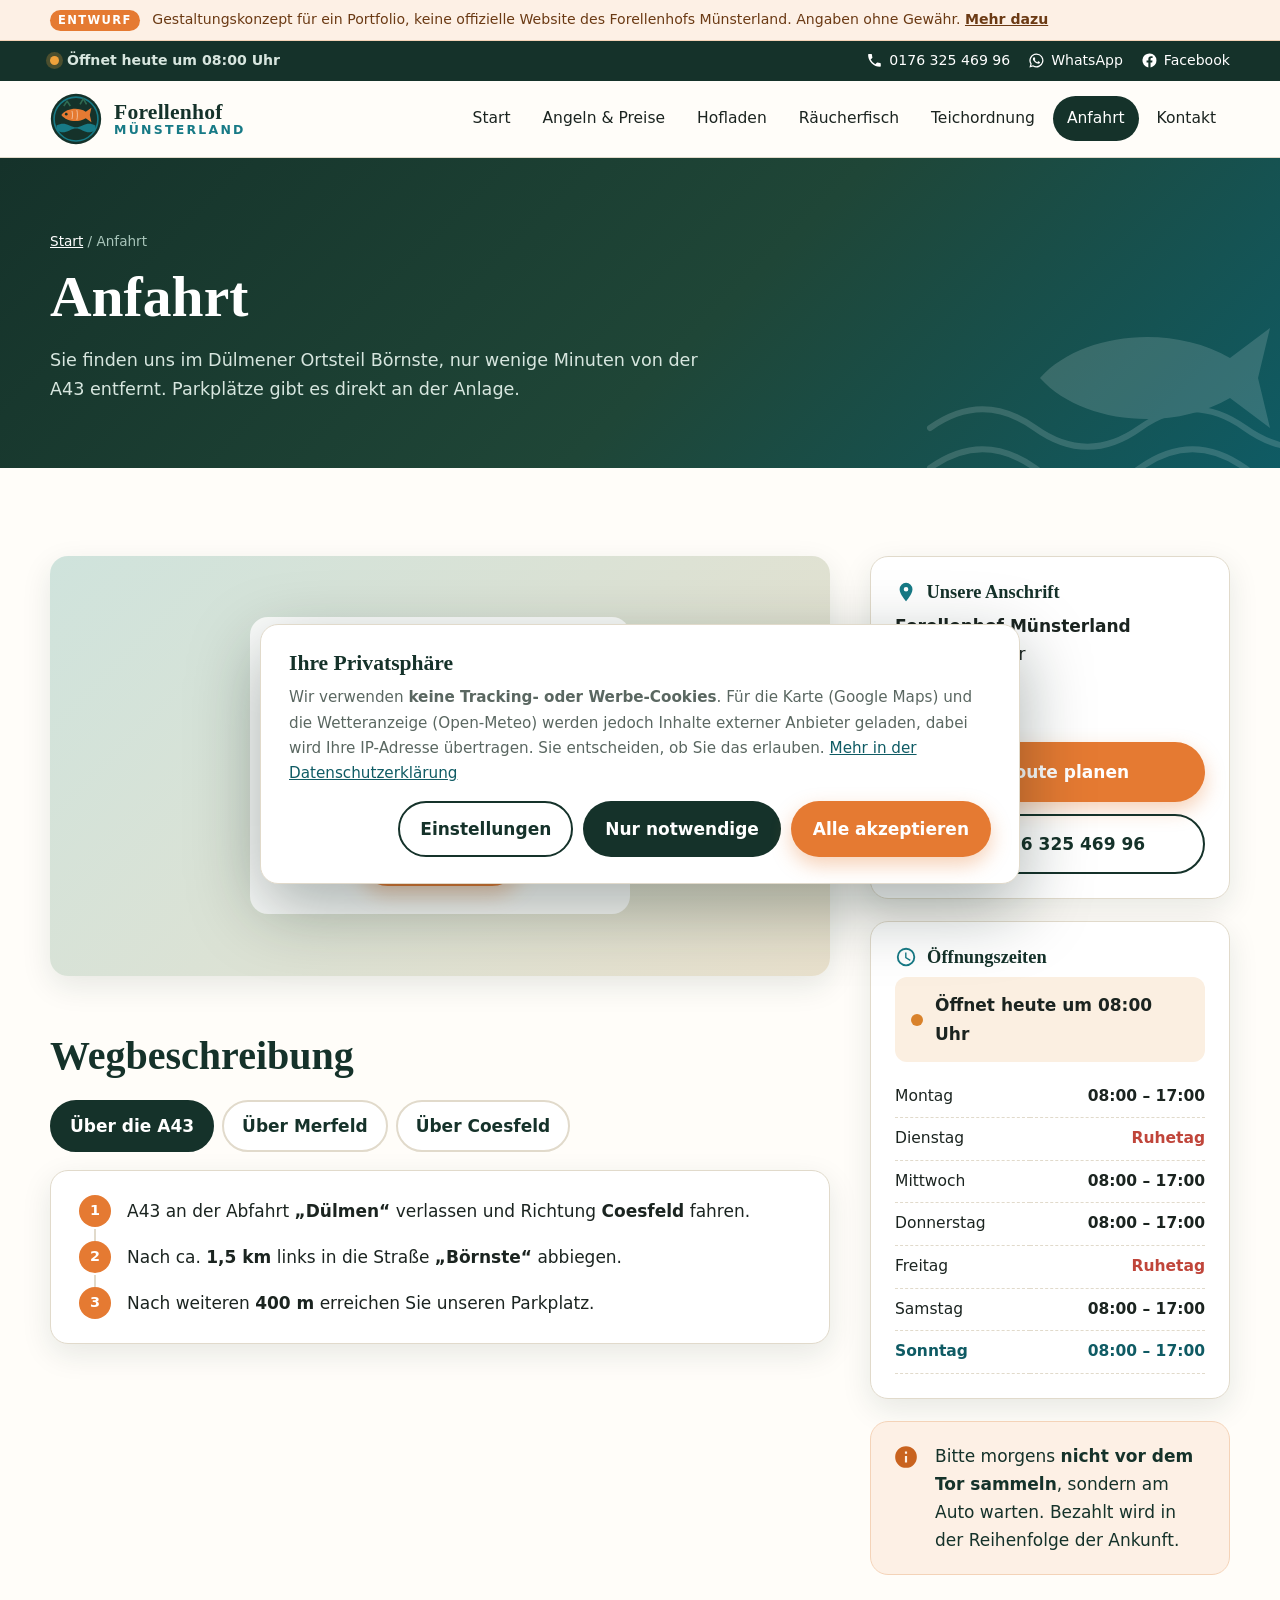
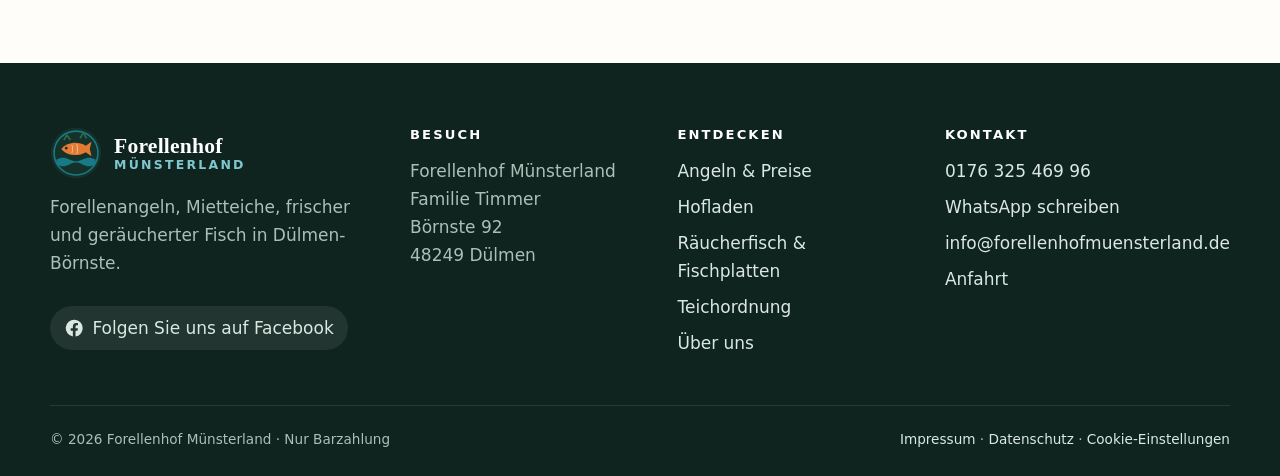
==== commit e5ff3ef8: "Seite als Entwurf kennzeichnen - Hinweisbanner auf jeder Seite: Gestaltungskonzept, keine offizielle" ====
--- a/forellenhof-website/anfahrt.html
+++ b/forellenhof-website/anfahrt.html
@@ -3,15 +3,18 @@
 <head>
   <meta charset="utf-8">
   <meta name="viewport" content="width=device-width, initial-scale=1">
+  <!-- VORSCHAU: vor dem offiziellen Livegang entfernen (Impressum/Datenschutz dann auf "noindex, follow") -->
+  <meta name="robots" content="noindex, nofollow">
   <title>Anfahrt – Börnste 92, Dülmen | Forellenhof Münsterland</title>
   <meta name="description" content="So finden Sie den Forellenhof Münsterland in Dülmen-Börnste: Wegbeschreibung über die A43, Merfeld oder Coesfeld, Parkplatz direkt an der Anlage.">
   <meta name="theme-color" content="#15322a">
   <link rel="icon" href="assets/favicon.svg" type="image/svg+xml">
-  <link rel="stylesheet" href="assets/style.css">
+  <link rel="stylesheet" href="assets/style.css?v=5">
 </head>
 <body>
 <!-- HEADER:START -->
 <a class="skip" href="#inhalt">Zum Inhalt springen</a>
+<div class="entwurf" role="note"><div class="wrap"><strong>Entwurf</strong> Gestaltungskonzept für ein Portfolio, keine offizielle Website des Forellenhofs Münsterland. Angaben ohne Gewähr. <a href="impressum.html">Mehr dazu</a></div></div>
 
 <div class="topbar"><div class="wrap">
   <span class="status-pill" data-status><span class="txt">Öffnungszeiten</span></span>
@@ -149,8 +152,8 @@
   <a class="route" href="https://www.google.com/maps/dir/?api=1&amp;destination=B%C3%B6rnste+92%2C+48249+D%C3%BClmen" target="_blank" rel="noopener"><svg class="icon" aria-hidden="true"><use href="assets/icons.svg#route"/></svg>Route</a>
 </nav>
 
-<script src="assets/daten.js"></script>
-<script src="assets/main.js"></script>
+<script src="assets/daten.js?v=5"></script>
+<script src="assets/main.js?v=5"></script>
 <!-- FOOTER:END -->
 </body>
 </html>
--- a/forellenhof-website/assets/style.css
+++ b/forellenhof-website/assets/style.css
@@ -524,3 +524,14 @@
   .consent-inner { padding: 20px; max-height: calc(100vh - 110px); }
   .consent-actions .btn { flex: 1 1 calc(50% - 10px); }
 }
+
+/* ---------- Entwurfs-Hinweis & Platzhalter ---------- */
+.entwurf { background: #fdf0e5; color: #6b3a14; border-bottom: 1px solid #f4d3b8; font-size: .88rem; }
+.entwurf .wrap { padding: 9px 0; line-height: 1.45; }
+.entwurf strong { display: inline-block; background: var(--accent); color: #fff; font-size: .72rem; letter-spacing: .12em; text-transform: uppercase; padding: 2px 8px; border-radius: 99px; margin-right: 8px; }
+.entwurf a { color: #6b3a14; font-weight: 700; }
+.avatar {
+  width: 110px; height: 110px; border-radius: 50%; flex: none; display: grid; place-items: center;
+  background: linear-gradient(135deg, var(--teal), var(--forest)); color: #fff;
+  font-family: var(--font-head); font-size: 2.2rem; border: 4px solid #fff; box-shadow: var(--shadow);
+}
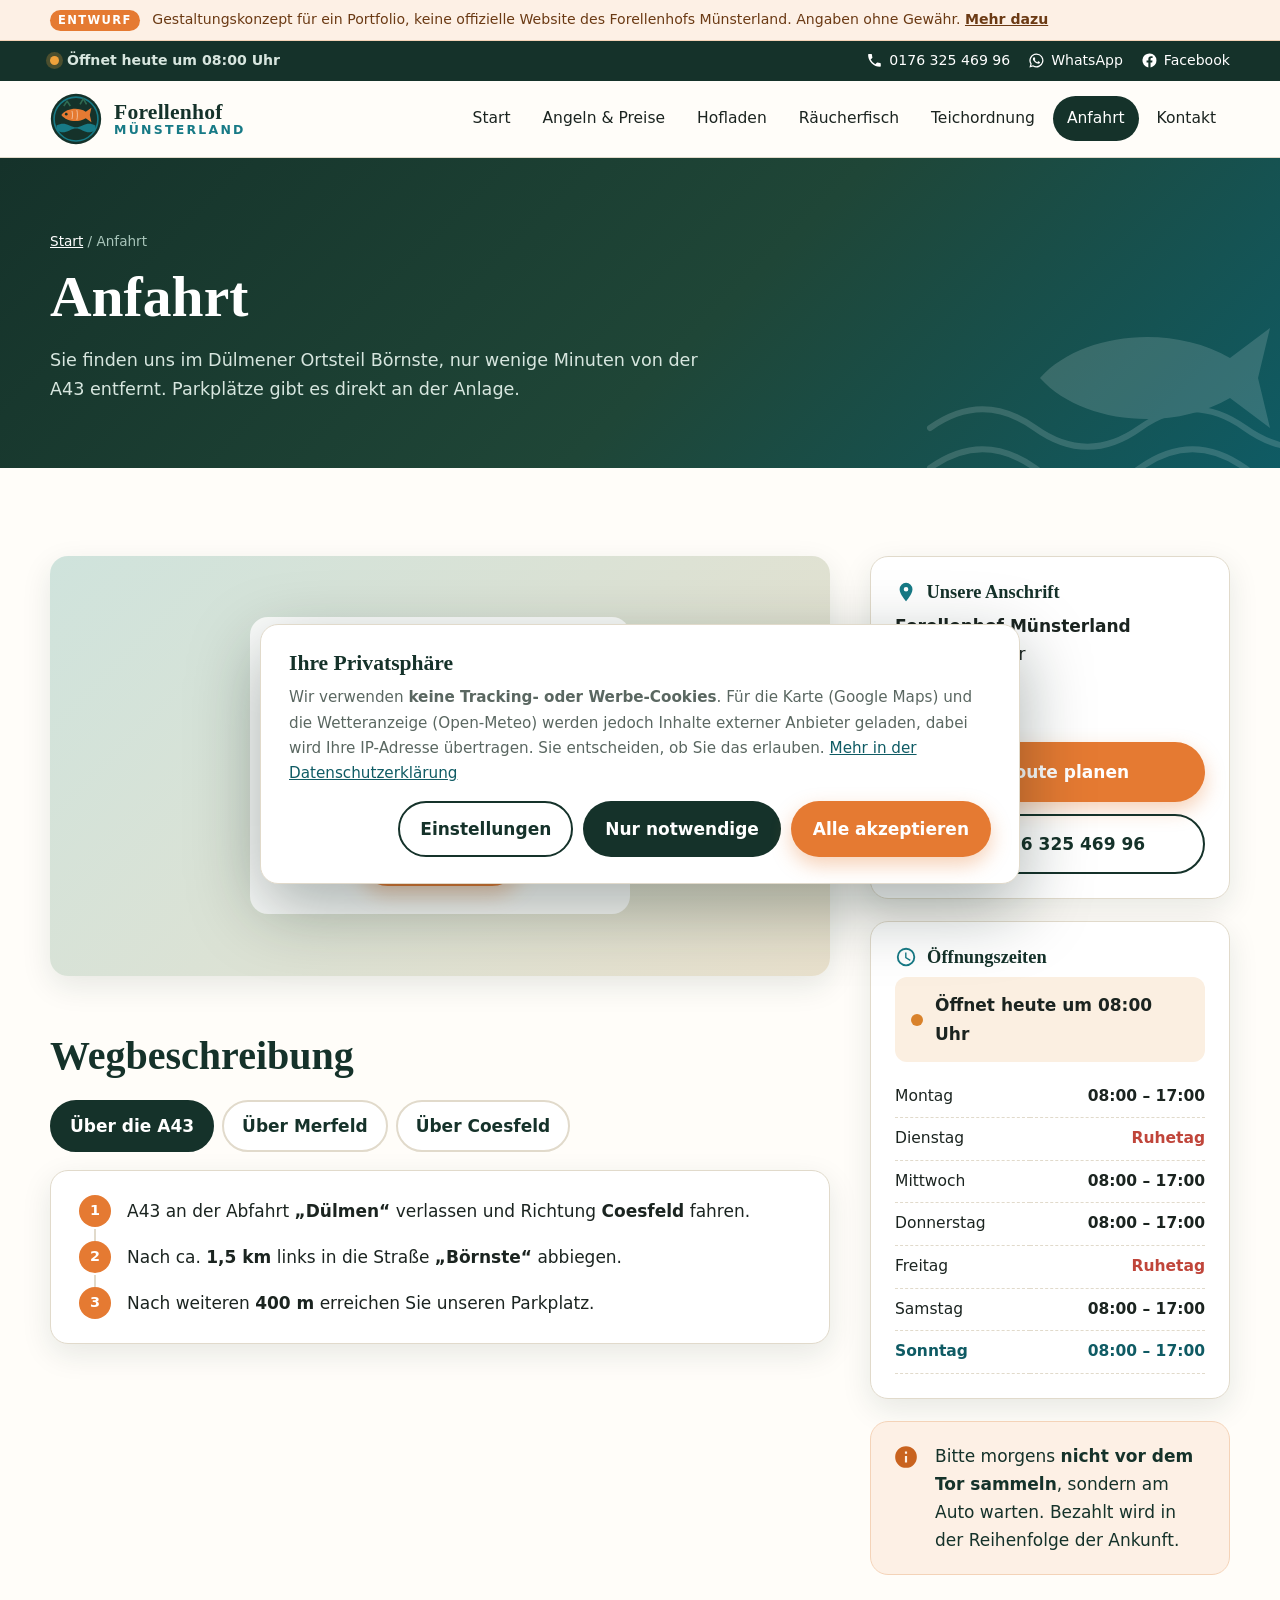
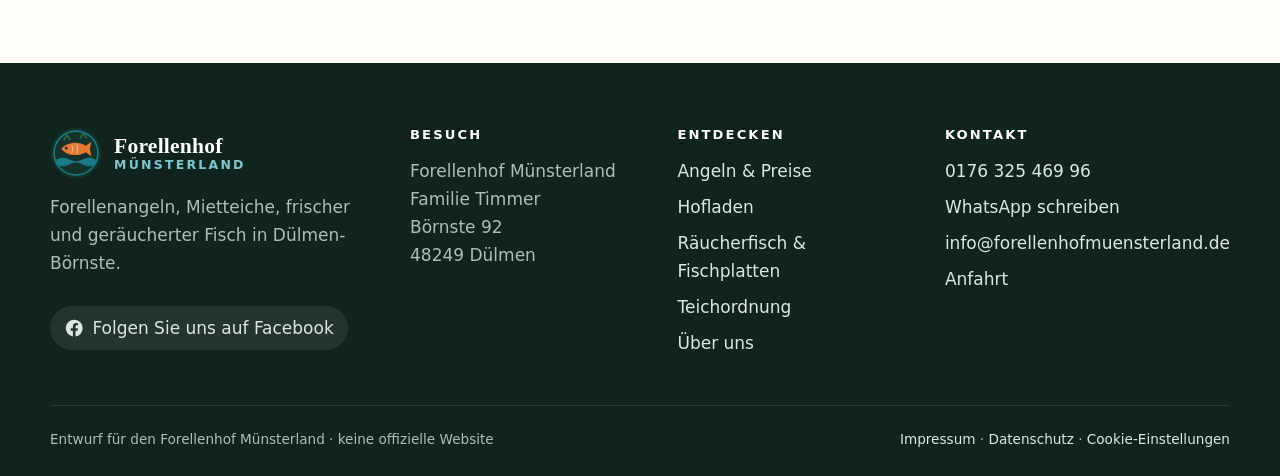
==== commit 8782b4da: "Rechtstexte auf Entwurf abstimmen - Datenschutz: Kontaktwege und Facebook-Link führen zum Forellenho" ====
--- a/forellenhof-website/anfahrt.html
+++ b/forellenhof-website/anfahrt.html
@@ -9,7 +9,7 @@
   <meta name="description" content="So finden Sie den Forellenhof Münsterland in Dülmen-Börnste: Wegbeschreibung über die A43, Merfeld oder Coesfeld, Parkplatz direkt an der Anlage.">
   <meta name="theme-color" content="#15322a">
   <link rel="icon" href="assets/favicon.svg" type="image/svg+xml">
-  <link rel="stylesheet" href="assets/style.css?v=5">
+  <link rel="stylesheet" href="assets/style.css?v=9">
 </head>
 <body>
 <!-- HEADER:START -->
@@ -143,7 +143,7 @@
       <li><a href="anfahrt.html">Anfahrt</a></li>
     </ul></div>
   </div>
-  <div class="footer-bottom"><span>© <span data-year>2026</span> Forellenhof Münsterland · Nur Barzahlung</span><span><a href="impressum.html">Impressum</a> · <a href="datenschutz.html">Datenschutz</a> · <button type="button" class="linkbtn" data-consent-open>Cookie-Einstellungen</button></span></div>
+  <div class="footer-bottom"><span>Entwurf für den Forellenhof Münsterland · keine offizielle Website</span><span><a href="impressum.html">Impressum</a> · <a href="datenschutz.html">Datenschutz</a> · <button type="button" class="linkbtn" data-consent-open>Cookie-Einstellungen</button></span></div>
 </div></footer>
 
 <nav class="actionbar" aria-label="Schnellkontakt">
@@ -152,8 +152,8 @@
   <a class="route" href="https://www.google.com/maps/dir/?api=1&amp;destination=B%C3%B6rnste+92%2C+48249+D%C3%BClmen" target="_blank" rel="noopener"><svg class="icon" aria-hidden="true"><use href="assets/icons.svg#route"/></svg>Route</a>
 </nav>
 
-<script src="assets/daten.js?v=5"></script>
-<script src="assets/main.js?v=5"></script>
+<script src="assets/daten.js?v=9"></script>
+<script src="assets/main.js?v=9"></script>
 <!-- FOOTER:END -->
 </body>
 </html>
--- a/forellenhof-website/assets/style.css
+++ b/forellenhof-website/assets/style.css
@@ -535,3 +535,21 @@
   background: linear-gradient(135deg, var(--teal), var(--forest)); color: #fff;
   font-family: var(--font-head); font-size: 2.2rem; border: 4px solid #fff; box-shadow: var(--shadow);
 }
+
+/* ---------- Räucherfisch-Karten mit Bild ---------- */
+.fish-card {
+  position: relative; overflow: hidden; min-height: 340px; padding: 0;
+  display: flex; flex-direction: column; justify-content: flex-end; text-align: left;
+  background-color: var(--forest); background-position: center; background-size: cover; background-repeat: no-repeat; border: 0;
+  transition: transform .2s ease, box-shadow .2s ease;
+}
+.fish-card::before {
+  content: ""; position: absolute; inset: 0;
+  background: linear-gradient(180deg, rgba(10, 20, 16, 0) 30%, rgba(10, 20, 16, .55) 62%, rgba(10, 20, 16, .88) 100%);
+}
+.fish-card:hover { transform: translateY(-4px); box-shadow: var(--shadow-lg); }
+.fish-card > * { position: relative; }
+.fish-card h3 { color: #fff; font-size: 1.6rem; margin: 0; padding: 0 24px 10px; text-shadow: 0 2px 12px rgba(0,0,0,.4); }
+.fish-card .price { margin: 0 16px 16px; background: rgba(255, 253, 249, .14); backdrop-filter: blur(6px); border: 1px solid rgba(255,255,255,.22); }
+.fish-card .price .label { color: #e6efe9; }
+.fish-card .price .amount { color: #fff; }
